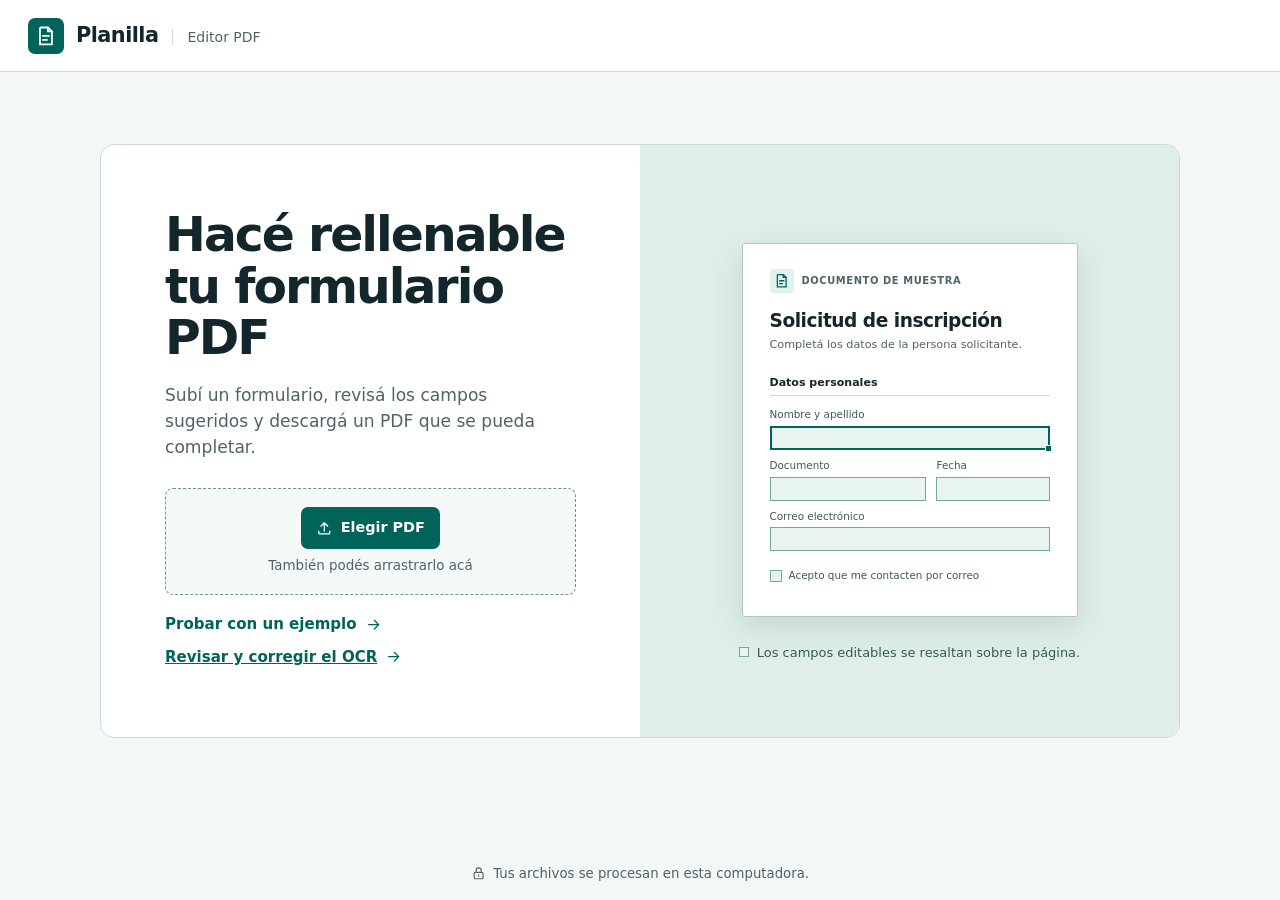
==== static/index.html @ bfe326dc "Initial Planilla PDF editor and OCR review" ====
<!doctype html>
<html lang="es">
<head>
  <meta charset="utf-8">
  <meta name="viewport" content="width=device-width, initial-scale=1">
  <title>Planilla · Editor de formularios PDF</title>
  <link rel="stylesheet" href="/static/styles.css">
  <script src="/static/app.js" defer></script>
</head>
<body>
  <svg class="symbols" xmlns="http://www.w3.org/2000/svg" aria-hidden="true">
    <symbol id="i-mark" viewBox="0 0 24 24"><path d="M7 3.5h7l4 4v13H6v-16a1 1 0 0 1 1-1Z"/><path d="M14 3.5v4h4M9 12h6m-6 4h4"/></symbol>
    <symbol id="i-upload" viewBox="0 0 24 24"><path d="M12 16V4m-5 5 5-5 5 5M4 16v3a1 1 0 0 0 1 1h14a1 1 0 0 0 1-1v-3"/></symbol>
    <symbol id="i-download" viewBox="0 0 24 24"><path d="M12 4v12m-5-5 5 5 5-5M4 16v3a1 1 0 0 0 1 1h14a1 1 0 0 0 1-1v-3"/></symbol>
    <symbol id="i-right" viewBox="0 0 24 24"><path d="M5 12h14m-6-6 6 6-6 6"/></symbol>
    <symbol id="i-prev" viewBox="0 0 24 24"><path d="m15 6-6 6 6 6"/></symbol>
    <symbol id="i-next" viewBox="0 0 24 24"><path d="m9 6 6 6-6 6"/></symbol>
    <symbol id="i-text" viewBox="0 0 24 24"><path d="M4 6V4h16v2m-8-2v16m-4 0h8"/></symbol>
    <symbol id="i-check" viewBox="0 0 24 24"><rect x="4" y="4" width="16" height="16" rx="2"/><path d="m8 12 3 3 5-6"/></symbol>
    <symbol id="i-plus" viewBox="0 0 24 24"><path d="M12 5v14M5 12h14"/></symbol>
    <symbol id="i-trash" viewBox="0 0 24 24"><path d="M4 7h16m-10 0V4h4v3M7 7l1 13h8l1-13m-7 4v5m4-5v5"/></symbol>
    <symbol id="i-lock" viewBox="0 0 24 24"><rect x="5" y="10" width="14" height="10" rx="2"/><path d="M8 10V7a4 4 0 1 1 8 0v3m-4 4v2"/></symbol>
    <symbol id="i-info" viewBox="0 0 24 24"><circle cx="12" cy="12" r="8.5"/><path d="M12 11v5m0-8v.1"/></symbol>
  </svg>
  <header class="topbar">
    <div class="brand">
      <span class="brand-icon"><svg class="icon"><use href="#i-mark"/></svg></span>
      <span>Planilla<span class="brand-caption">Editor PDF</span></span>
    </div>
    <div id="editor-actions" class="top-actions" hidden>
      <button class="button secondary" id="change-file" type="button">Cambiar PDF</button>
      <button class="button primary" id="export" type="button"><svg class="icon"><use href="#i-download"/></svg><span>Descargar PDF</span></button>
    </div>
  </header>
  <main>
    <input id="file-input" type="file" accept=".pdf,application/pdf" hidden>
    <div id="notice" class="notice" role="status" aria-live="polite" hidden></div>

    <section id="welcome" class="welcome" aria-labelledby="welcome-title">
      <div class="welcome-body">
        <h1 id="welcome-title">Hacé rellenable<br>tu formulario PDF</h1>
        <p class="intro">Subí un formulario, revisá los campos sugeridos y descargá un PDF que se pueda completar.</p>
        <div id="drop-zone" class="drop-zone">
          <button class="button primary" id="pick-file" type="button"><svg class="icon"><use href="#i-upload"/></svg> Elegir PDF</button>
          <span>También podés arrastrarlo acá</span>
        </div>
        <button class="text-button" id="demo" type="button">Probar con un ejemplo <svg class="icon"><use href="#i-right"/></svg></button>
        <p><a class="text-button" href="/static/ocr.html">Revisar y corregir el OCR <svg class="icon" aria-hidden="true"><use href="#i-right"/></svg></a></p>
      </div>
      <figure class="example">
        <div class="illustration" aria-hidden="true">
          <div class="sample-paper">
            <div class="sample-org"><span class="sample-emblem"><svg class="icon"><use href="#i-mark"/></svg></span><span>DOCUMENTO DE MUESTRA</span></div>
            <div class="sample-heading">Solicitud de inscripción</div>
            <div class="sample-description">Completá los datos de la persona solicitante.</div>
            <div class="sample-section">Datos personales</div>
            <div class="sample-label">Nombre y apellido</div>
            <div class="sample-field is-selected"><span></span></div>
            <div class="sample-row">
              <div><div class="sample-label">Documento</div><div class="sample-field"></div></div>
              <div><div class="sample-label">Fecha</div><div class="sample-field"></div></div>
            </div>
            <div class="sample-label">Correo electrónico</div>
            <div class="sample-field"></div>
            <div class="sample-check"><span></span> Acepto que me contacten por correo</div>
          </div>
        </div>
        <figcaption><span class="example-dot"></span> Los campos editables se resaltan sobre la página.</figcaption>
      </figure>
    </section>

    <section id="editor" class="editor" aria-label="Editar campos del PDF" hidden>
      <div class="editor-heading">
        <div class="document-title">
          <span class="document-icon"><svg class="icon"><use href="#i-mark"/></svg></span>
          <div><h1 id="filename" tabindex="-1"></h1><p id="document-summary"></p></div>
        </div>
        <nav class="pagination" aria-label="Páginas del PDF">
          <button class="button icon-button secondary" id="prev" type="button" aria-label="Página anterior"><svg class="icon"><use href="#i-prev"/></svg></button>
          <label for="page-picker" class="visually-hidden">Ir a la página</label>
          <select id="page-picker"></select>
          <button class="button icon-button secondary" id="next" type="button" aria-label="Página siguiente"><svg class="icon"><use href="#i-next"/></svg></button>
        </nav>
      </div>
      <div class="workspace">
        <div class="panel-section add-section">
          <h2>Agregar campo</h2>
          <div class="field-types" role="group" aria-label="Tipo de campo">
            <button class="button secondary" data-add="text" type="button" aria-pressed="false"><svg class="icon"><use href="#i-text"/></svg> Texto</button>
            <button class="button secondary" data-add="checkbox" type="button" aria-pressed="false"><svg class="icon"><use href="#i-check"/></svg> Casilla</button>
          </div>
        </div>
        <div class="preview">
          <p id="placement-hint" class="placement-hint" role="status" hidden></p>
          <div class="preview-sheet" id="sheet">
            <div id="overlay" class="overlay" role="group"></div>
          </div>
          <p id="preview-error" class="preview-error" role="alert" hidden>No se pudo mostrar esta página. Podés cambiar de página o volver a cargar el archivo.</p>
        </div>
        <aside class="field-panel" aria-label="Controles de campos">
          <div class="panel-section">
            <div class="section-title"><h2>Campos nuevos de esta página</h2><span id="page-count" class="count"></span></div>
            <div id="field-list" class="field-list"></div>
            <button id="toggle-existing" class="existing-toggle" type="button" aria-pressed="true" hidden>
              <span class="existing-swatch" aria-hidden="true"></span><span id="existing-count"></span>
            </button>
          </div>
          <div id="field-details" class="panel-section" hidden>
            <h2>Campo seleccionado</h2>
            <label for="field-name">Nombre</label>
            <input id="field-name" type="text" maxlength="100" autocomplete="off">
            <div class="position-inputs">
              <label for="field-x">Desde la izquierda<input id="field-x" data-metric="x" type="number" min="0" step="any"></label>
              <label for="field-y">Desde arriba<input id="field-y" data-metric="y" type="number" min="0" step="any"></label>
              <label for="field-width">Ancho<input id="field-width" data-metric="width" type="number" min="4" step="any"></label>
              <label for="field-height">Alto<input id="field-height" data-metric="height" type="number" min="4" step="any"></label>
            </div>
            <button class="text-button remove-button" id="delete-field" type="button"><svg class="icon"><use href="#i-trash"/></svg> Quitar campo</button>
          </div>
          <p class="field-tip"><svg class="icon"><use href="#i-info"/></svg><span>Arrastrá un campo nuevo para moverlo. También podés seleccionarlo y usar las flechas. Con Mayús se mueve más rápido.</span></p>
        </aside>
      </div>
    </section>
  </main>
  <footer class="footer"><svg class="icon"><use href="#i-lock"/></svg> Tus archivos se procesan en esta computadora.</footer>
</body>
</html>
---- static/styles.css ----
:root {
  color-scheme: light;
  --ink: #13262b;
  --muted: #4f6368;
  --accent: #00645a;
  --accent-hover: #004f47;
  --accent-tint: #e0f2ed;
  --line: #ccd9d6;
  --surface: #f3f7f6;
  --white: #fff;
  --danger: #8e2527;
  font: 16px/1.5 "Segoe UI", system-ui, sans-serif;
  color: var(--ink);
  background: var(--surface);
}

*, *::before, *::after { box-sizing: border-box; }
[hidden], .symbols { display: none !important; }
body { margin: 0; min-height: 100dvh; display: flex; flex-direction: column; }
main { flex: 1; }
button, input, select { font: inherit; }
button { cursor: pointer; }
button:disabled { cursor: default; opacity: .52; }
:focus-visible { outline: 3px solid #138579; outline-offset: 3px; }
.visually-hidden { position: absolute; width: 1px; height: 1px; padding: 0; overflow: hidden; clip-path: inset(50%); white-space: nowrap; }
h1, h2, p, figure { margin: 0; }
.icon { width: 1.15em; height: 1.15em; flex: none; stroke: currentColor; stroke-width: 1.8; stroke-linecap: round; stroke-linejoin: round; fill: none; }

.topbar {
  min-height: 72px;
  padding: 12px max(28px, calc((100vw - 1360px) / 2));
  display: flex;
  align-items: center;
  justify-content: space-between;
  gap: 16px;
  border-bottom: 1px solid var(--line);
  background: var(--white);
}
.brand, .top-actions { display: flex; align-items: center; gap: 12px; }
.brand { font-size: 1.3rem; font-weight: 700; white-space: nowrap; letter-spacing: -.025em; }
.brand-icon, .document-icon {
  display: grid;
  place-items: center;
  width: 36px;
  height: 36px;
  border-radius: 7px;
  flex: none;
  color: var(--white);
  background: var(--accent);
}
.brand-caption { margin-left: 14px; padding-left: 14px; border-left: 1px solid var(--line); font-size: .875rem; font-weight: 500; color: var(--muted); letter-spacing: 0; }

.button {
  display: inline-flex;
  justify-content: center;
  align-items: center;
  gap: 8px;
  border-radius: 7px;
  border: 1px solid transparent;
  min-height: 42px;
  padding: 8px 14px;
  font-size: .9rem;
  font-weight: 650;
}
.primary { color: var(--white); background: var(--accent); }
.primary:hover:not(:disabled) { background: var(--accent-hover); }
.secondary { color: var(--ink); background: var(--white); border-color: var(--line); }
.secondary:hover:not(:disabled), .secondary[aria-pressed="true"] { color: var(--accent-hover); background: var(--accent-tint); border-color: var(--accent); }
.icon-button { width: 42px; padding: 0; }
.text-button {
  display: inline-flex;
  align-items: center;
  gap: 8px;
  padding: 5px 0;
  color: var(--accent);
  font-size: .94rem;
  font-weight: 650;
  background: transparent;
  border: 0;
}
.text-button:hover:not(:disabled) { text-decoration: underline; text-underline-offset: 4px; }

.welcome {
  width: min(1080px, calc(100% - 56px));
  margin: clamp(34px, 8vh, 100px) auto 42px;
  display: grid;
  grid-template-columns: 1fr 1fr;
  align-items: stretch;
  background: var(--white);
  border: 1px solid var(--line);
  border-radius: 14px;
  overflow: hidden;
}
.welcome-body { padding: clamp(28px, 5vw, 68px); }
.welcome h1 { font-size: 3.05rem; font-weight: 700; line-height: 1.06; letter-spacing: -.04em; }
.intro { max-width: 35ch; margin-top: 19px; color: var(--muted); font-size: 1.07rem; }
.drop-zone {
  margin: 28px 0 13px;
  min-height: 107px;
  padding: 16px;
  display: flex;
  flex-direction: column;
  align-items: center;
  justify-content: center;
  gap: 7px;
  border: 1px dashed #71958d;
  border-radius: 8px;
  background: #f5faf8;
}
.drop-zone span { font-size: .84rem; color: var(--muted); }
.drop-zone.is-over { border-color: var(--accent); background: var(--accent-tint); }
.example { display: flex; flex-direction: column; justify-content: center; align-items: center; gap: 19px; padding: 34px 22px 26px; background: #dfeee9; }
.illustration { width: min(100%, 336px); padding: 15px 0 7px; }
.sample-paper { background: var(--white); padding: 25px 27px 32px; box-shadow: 0 10px 30px #28443a23; border: 1px solid #afc7bd; border-radius: 3px; }
.sample-org { display: flex; align-items: center; gap: 8px; margin-bottom: 14px; color: var(--muted); font-size: .62rem; font-weight: 700; letter-spacing: .06em; }
.sample-emblem { display: grid; place-items: center; width: 24px; height: 24px; border-radius: 4px; color: var(--accent); background: var(--accent-tint); font-size: .95rem; }
.sample-heading { font-size: 1.16rem; font-weight: 700; letter-spacing: -.025em; }
.sample-description { margin-top: 2px; color: var(--muted); font-size: .7rem; }
.sample-section { margin: 17px 0 11px; padding: 4px 0; border-bottom: 1px solid var(--line); font-size: .69rem; font-weight: 700; }
.sample-label { margin: 8px 0 3px; color: #3f5859; font-size: .65rem; }
.sample-field { position: relative; height: 24px; border: 1px solid #72a99c; background: #e7f4f0; }
.sample-field.is-selected { border: 2px solid var(--accent); }
.sample-field.is-selected span { position: absolute; bottom: -4px; right: -4px; width: 7px; height: 7px; border: 1px solid var(--white); background: var(--accent); }
.sample-row { display: grid; grid-template-columns: 1fr .72fr; gap: 10px; }
.sample-check { display: flex; align-items: center; gap: 7px; margin-top: 17px; color: #3f5859; font-size: .65rem; }
.sample-check span, .example-dot { display: inline-block; width: 12px; height: 12px; flex: none; border: 1px solid #72a99c; background: #e7f4f0; }
.example figcaption { display: flex; align-items: center; gap: 8px; color: #355b54; font-size: .81rem; }
.example-dot { width: 10px; height: 10px; }

.notice {
  width: min(1360px, calc(100% - 56px));
  margin: 16px auto 0;
  padding: 10px 14px;
  border-radius: 7px;
  background: var(--accent-tint);
  border: 1px solid #9dc3b7;
  color: #154f46;
  overflow-wrap: anywhere;
}
.notice[data-kind="error"] { color: var(--danger); border-color: #d8a8a9; background: #fceeee; }
.notice[data-kind="warning"] { color: #694616; border-color: #ddc59f; background: #fff5e5; }
.editor { width: min(1360px, calc(100% - 56px)); margin: 26px auto 24px; }
.editor-heading { display: flex; align-items: center; justify-content: space-between; flex-wrap: wrap; gap: 15px; margin-bottom: 15px; }
.document-title { min-width: 0; display: flex; align-items: center; gap: 12px; }
.document-icon { width: 42px; height: 42px; color: var(--accent); background: var(--accent-tint); }
.document-title h1 { overflow-wrap: anywhere; font-size: 1.25rem; font-weight: 700; line-height: 1.25; }
.document-title p { color: var(--muted); font-size: .84rem; margin-top: 3px; }
.pagination, .field-types { display: flex; align-items: center; gap: 8px; }
select, .panel-section input { color: var(--ink); background: var(--white); border: 1px solid var(--line); border-radius: 6px; min-height: 42px; padding: 7px 9px; font-size: .88rem; }
.workspace {
  display: grid;
  grid-template-columns: minmax(0, 1fr) 318px;
  grid-template-rows: auto 1fr;
  grid-template-areas: "preview add" "preview fields";
  border: 1px solid var(--line);
  border-radius: 10px;
  background: var(--white);
}
.add-section { grid-area: add; }
.preview {
  grid-area: preview;
  position: relative;
  display: flex;
  flex-direction: column;
  align-items: center;
  height: max(610px, calc(100dvh - 210px));
  padding: 24px;
  overflow: auto;
  border-right: 1px solid var(--line);
  border-radius: 10px 0 0 10px;
  background: #e1eae8;
}
.preview-sheet { position: relative; width: 100%; max-width: 820px; flex: none; background: var(--white); box-shadow: 0 5px 17px #213a3629; }
.preview-sheet img, .overlay { position: absolute; inset: 0; width: 100%; height: 100%; }
.preview-sheet img { display: block; pointer-events: none; }
.preview-sheet[data-loading] > * { visibility: hidden; }
.overlay.is-placing { cursor: crosshair; }
.overlay-field {
  position: absolute;
  display: block;
  min-width: 1px;
  min-height: 1px;
  padding: 0;
  border: 1px solid #126d60;
  background: #29977b38;
  color: #005144;
  touch-action: none;
  cursor: grab;
}
.overlay-field:hover, .overlay-field[aria-pressed="true"] { border: 2px solid var(--accent-hover); background: #29977b48; z-index: 1; }
.overlay-field:active { cursor: grabbing; }
.overlay-field:focus-visible { outline-offset: 2px; z-index: 2; }
.overlay-field .icon { display: block; width: 100%; height: 100%; }
.original-field {
  position: absolute;
  border: 1px dashed #5d3991;
  background: #8658c128;
  pointer-events: none;
}
.hide-original-fields .original-field { display: none; }
.resize-handle { position: absolute; right: -5px; bottom: -5px; width: 10px; height: 10px; background: var(--accent); border: 1px solid var(--white); cursor: nwse-resize; }
.overlay-field:not([aria-pressed="true"]) .resize-handle { display: none; }
.placement-hint { position: sticky; top: 0; z-index: 4; margin-bottom: 11px; padding: 6px 10px; border-radius: 5px; color: var(--white); background: var(--accent-hover); font-size: .84rem; }
.preview-error { max-width: 40ch; padding: 20px 0; color: var(--danger); }
.field-panel { grid-area: fields; min-width: 0; }
.panel-section { padding: 15px 18px; border-bottom: 1px solid var(--line); }
.panel-section h2 { margin-bottom: 9px; font-size: .94rem; font-weight: 700; }
.section-title { display: flex; justify-content: space-between; align-items: start; gap: 6px; }
.count { color: var(--muted); font-size: .82rem; font-variant-numeric: tabular-nums; }
.field-list { display: grid; gap: 4px; max-height: 235px; overflow: auto; padding: 3px; }
.field-list p { color: var(--muted); font-size: .86rem; }
.field-list button { display: flex; align-items: center; gap: 8px; width: 100%; padding: 6px 8px; border: 1px solid transparent; border-radius: 5px; text-align: left; font-size: .86rem; background: var(--surface); color: var(--ink); }
.field-list button:hover, .field-list button[aria-pressed="true"] { color: var(--accent-hover); background: var(--accent-tint); border-color: #77a99b; }
.field-list button span { overflow-wrap: anywhere; }
.existing-toggle {
  display: inline-flex;
  align-items: center;
  gap: 7px;
  min-height: 36px;
  margin-top: 8px;
  padding: 5px 8px;
  border: 1px solid var(--line);
  border-radius: 5px;
  color: #523481;
  background: var(--white);
  font-size: .84rem;
}
.existing-toggle[aria-pressed="true"], .existing-toggle:hover { background: #f2eaf9; border-color: #af96cc; }
.existing-swatch { width: 14px; height: 14px; flex: none; border: 1px dashed currentColor; }
.existing-toggle[aria-pressed="true"] .existing-swatch { background: #8658c128; }
.panel-section label { display: block; color: var(--muted); font-size: .8rem; }
.panel-section input { width: 100%; margin-top: 3px; min-height: 35px; }
.position-inputs { display: grid; grid-template-columns: 1fr 1fr; gap: 7px 9px; margin-top: 8px; }
.remove-button { margin-top: 7px; color: var(--danger); font-size: .84rem; }
.field-tip { display: flex; gap: 8px; padding: 13px 18px; color: var(--muted); font-size: .82rem; }
.field-tip .icon { margin-top: 2px; }
.footer { display: flex; justify-content: center; align-items: center; gap: 7px; padding: 16px 24px; color: var(--muted); text-align: center; font-size: .83rem; }

@media (max-width: 930px) {
  .welcome-body { padding: 34px; }
  .welcome h1 { font-size: 2.65rem; }
  .workspace { grid-template-columns: minmax(0, 1fr) 270px; }
  .preview { padding: 16px; }
}
@media (max-width: 680px) {
  .topbar { min-height: 63px; padding: 8px 12px; gap: 8px; }
  .brand, .top-actions { gap: 7px; }
  .brand { font-size: 1.06rem; }
  .brand-icon { width: 29px; height: 29px; }
  .brand-caption { display: none; }
  .top-actions .button { font-size: .77rem; padding-inline: 7px; min-height: 37px; }
  .top-actions .button .icon { display: none; }
  .welcome, .editor, .notice { width: calc(100% - 24px); }
  .welcome { margin-block: 24px 14px; grid-template-columns: 1fr; }
  .welcome-body { padding: 25px 21px; }
  .welcome h1 { font-size: 2.35rem; }
  .example { padding: 12px 18px 20px; }
  .illustration { max-width: 295px; }
  .editor { margin-top: 14px; }
  .workspace { grid-template-columns: 1fr; grid-template-rows: auto; grid-template-areas: "add" "preview" "fields"; }
  .add-section { display: flex; align-items: center; justify-content: space-between; flex-wrap: wrap; gap: 8px; padding: 10px 12px; }
  .add-section h2 { margin: 0; }
  .preview { height: auto; min-height: 0; border: 0; border-bottom: 1px solid var(--line); border-radius: 0; }
  .field-list { max-height: 160px; }
}
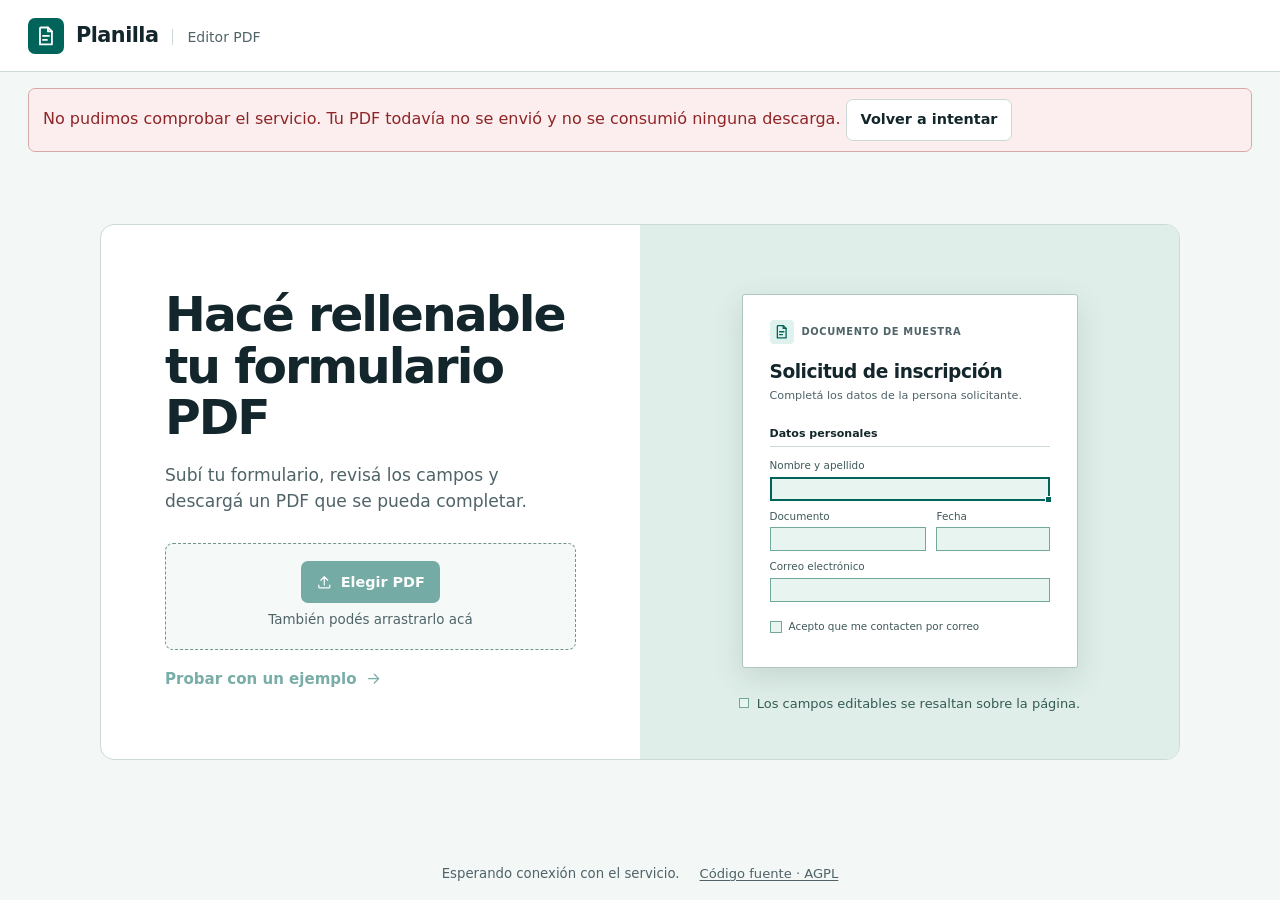
==== commit 1e8eae10: "feat: add guided checkout, recovery and service activity UI" ====
--- a/static/index.html
+++ b/static/index.html
@@ -5,6 +5,7 @@
   <meta name="viewport" content="width=device-width, initial-scale=1">
   <title>Planilla · Editor de formularios PDF</title>
   <link rel="stylesheet" href="/static/styles.css">
+  <script src="/static/checkout.js" defer></script>
   <script src="/static/app.js" defer></script>
 </head>
 <body>
@@ -28,6 +29,7 @@
       <span>Planilla<span class="brand-caption">Editor PDF</span></span>
     </div>
     <div id="editor-actions" class="top-actions" hidden>
+      <button class="button secondary" id="download-original" type="button" hidden>Original gratis</button>
       <button class="button secondary" id="change-file" type="button">Cambiar PDF</button>
       <button class="button primary" id="export" type="button"><svg class="icon"><use href="#i-download"/></svg><span>Descargar PDF</span></button>
     </div>
@@ -39,13 +41,14 @@
     <section id="welcome" class="welcome" aria-labelledby="welcome-title">
       <div class="welcome-body">
         <h1 id="welcome-title">Hacé rellenable<br>tu formulario PDF</h1>
-        <p class="intro">Subí un formulario, revisá los campos sugeridos y descargá un PDF que se pueda completar.</p>
+        <p class="intro">Subí tu formulario, revisá los campos y descargá un PDF que se pueda completar.</p>
+        <p id="service-offer" class="service-offer" hidden>Revisar es gratis. Tu primera conversión de hasta 2 páginas también. Después, ARS 2.990 por PDF de hasta 5 páginas.</p>
         <div id="drop-zone" class="drop-zone">
           <button class="button primary" id="pick-file" type="button"><svg class="icon"><use href="#i-upload"/></svg> Elegir PDF</button>
           <span>También podés arrastrarlo acá</span>
         </div>
         <button class="text-button" id="demo" type="button">Probar con un ejemplo <svg class="icon"><use href="#i-right"/></svg></button>
-        <p><a class="text-button" href="/static/ocr.html">Revisar y corregir el OCR <svg class="icon" aria-hidden="true"><use href="#i-right"/></svg></a></p>
+        <p id="local-ocr-link"><a class="text-button" href="/static/ocr.html">Revisar y corregir el OCR <svg class="icon" aria-hidden="true"><use href="#i-right"/></svg></a></p>
       </div>
       <figure class="example">
         <div class="illustration" aria-hidden="true">
@@ -122,6 +125,50 @@
       </div>
     </section>
   </main>
-  <footer class="footer"><svg class="icon"><use href="#i-lock"/></svg> Tus archivos se procesan en esta computadora.</footer>
+  <footer class="footer">
+    <span id="processing-place"><svg class="icon"><use href="#i-lock"/></svg> Tus archivos se procesan en esta computadora.</span>
+    <button id="open-recovery" class="text-button" type="button" hidden>Recuperar una descarga</button>
+    <a href="/source" class="source-link">Código fuente · AGPL</a>
+  </footer>
+  <dialog id="download-dialog" class="download-dialog" aria-labelledby="download-title">
+    <div class="dialog-heading"><h2 id="download-title">Preparando tu descarga</h2><button id="download-close" class="button secondary" type="button" aria-label="Cerrar opciones de descarga">Cerrar</button></div>
+    <div id="download-status" class="dialog-status" role="status" aria-live="polite"></div>
+    <p id="download-detail" class="dialog-detail"></p>
+    <p id="download-price" class="download-price" hidden></p>
+    <form id="download-email-form" class="download-form" hidden>
+      <label for="download-email">Tu correo electrónico</label>
+      <input id="download-email" type="email" maxlength="254" autocomplete="email" required placeholder="nombre@correo.com">
+      <button id="download-email-button" class="button primary" type="submit">Enviar enlace para confirmar</button>
+    </form>
+    <div class="download-actions">
+      <button id="download-free" class="button primary" type="button" hidden>Descargar gratis</button>
+      <button id="download-pay" class="button primary" type="button" hidden>Pagar con Mercado Pago</button>
+      <button id="download-file" class="button primary" type="button" hidden>Descargar PDF</button>
+      <button id="download-retry" class="button secondary" type="button" hidden>Comprobar estado y reintentar</button>
+    </div>
+    <p id="download-success" class="download-success" hidden>Guardá la copia en tu equipo. También podés recuperarla con el enlace de tu correo.</p>
+    <button id="download-edit" class="text-button" type="button">Volver al editor para corregir</button>
+    <form id="download-claim-form" class="claim-form" hidden>
+      <h3>¿El resultado no te sirvió?</h3>
+      <label for="download-claim-reason">Contanos qué salió mal para revisar tu pedido</label>
+      <textarea id="download-claim-reason" rows="3" minlength="10" maxlength="1000" required></textarea>
+      <button id="download-claim-button" class="button secondary" type="submit">Pedir revisión y devolución</button>
+    </form>
+    <a id="download-contact" class="dialog-contact" hidden>Necesito ayuda con mi descarga</a>
+  </dialog>
+  <dialog id="recovery-dialog" class="download-dialog" aria-labelledby="recovery-title">
+    <div class="dialog-heading"><h2 id="recovery-title">Recuperá tu descarga</h2><button id="recovery-close" class="button secondary" type="button">Cerrar</button></div>
+    <p id="recovery-status" class="dialog-detail" role="status" aria-live="polite"></p>
+    <section id="recovery-jobs" class="recovery-jobs" aria-labelledby="recovery-jobs-title" hidden>
+      <h3 id="recovery-jobs-title">Tus trabajos disponibles</h3>
+      <ul id="recovery-job-list"></ul>
+    </section>
+    <button id="recovery-other" class="text-button" type="button" hidden>Buscar con otro correo</button>
+    <form id="recovery-form" class="download-form">
+      <label for="recovery-email">Correo de tu compra o descarga gratis</label>
+      <input id="recovery-email" type="email" maxlength="254" autocomplete="email" required>
+      <button id="recovery-send" class="button primary" type="submit">Enviar enlace de recuperación</button>
+    </form>
+  </dialog>
 </body>
 </html>
--- a/static/styles.css
+++ b/static/styles.css
@@ -263,3 +263,38 @@
   .preview { height: auto; min-height: 0; border: 0; border-bottom: 1px solid var(--line); border-radius: 0; }
   .field-list { max-height: 160px; }
 }
+
+.service-offer { margin-top: 14px; color: var(--accent-hover); max-width: 42ch; font-size: .88rem; }
+.footer { flex-wrap: wrap; gap: 6px 20px; }
+.footer > span { display: inline-flex; align-items: center; gap: 7px; }
+.footer .text-button, .source-link { font-size: .82rem; }
+.source-link { color: var(--muted); text-underline-offset: .18em; }
+.download-dialog { width: min(560px, calc(100% - 24px)); max-height: calc(100dvh - 32px); overflow-y: auto; border: 1px solid var(--line); border-radius: 12px; color: var(--ink); background: var(--white); padding: 24px; }
+.download-dialog::backdrop { background: #13262bb0; }
+.dialog-heading { display: flex; justify-content: space-between; align-items: flex-start; gap: 15px; margin-bottom: 18px; }
+.dialog-heading h2 { font-size: 1.4rem; line-height: 1.2; font-weight: 700; margin: 0; }
+.dialog-heading .button { min-height: 32px; padding: 4px 9px; font-size: .8rem; }
+.dialog-status { padding: 11px 13px; background: var(--accent-tint); border: 1px solid #9dc3b7; border-radius: 7px; color: #154f46; font-size: .94rem; }
+.dialog-status[data-kind="error"] { color: var(--danger); background: #fceeee; border-color: #d8a8a9; }
+.dialog-status[data-kind="warning"] { color: #694616; background: #fff5e5; border-color: #ddc59f; }
+.dialog-detail { margin: 13px 0 17px; color: var(--muted); font-size: .9rem; }
+.download-price { margin: 17px 0; font-size: 1.1rem; font-weight: 700; }
+.download-form { display: grid; gap: 9px; margin-block: 18px; }
+.download-form label, .claim-form label { font-size: .87rem; font-weight: 600; }
+.download-form input, .claim-form textarea { display: block; width: 100%; min-height: 43px; padding: 9px 11px; border: 1px solid #9cb2ad; border-radius: 6px; color: var(--ink); background: var(--white); font: inherit; }
+.download-actions { display: flex; flex-wrap: wrap; gap: 9px; margin: 16px 0 9px; }
+.download-actions .primary { flex: 1 1 220px; }
+.download-success { margin: 10px 0; color: #154f46; font-size: .86rem; }
+.claim-form { display: grid; gap: 9px; margin-top: 20px; padding-top: 18px; border-top: 1px solid var(--line); }
+.claim-form h3 { margin: 0; font-size: 1rem; }
+.claim-form textarea { resize: vertical; min-height: 90px; }
+.dialog-contact { display: inline-block; color: var(--accent); margin-top: 17px; font-size: .88rem; text-underline-offset: .2em; }
+.recovery-jobs h3 { margin: 0 0 9px; font-size: 1rem; }
+.recovery-jobs ul { list-style: none; margin: 0 0 15px; padding: 0; max-height: 330px; overflow: auto; }
+.recovery-jobs li { border-top: 1px solid var(--line); }
+.recovery-jobs a { display: grid; gap: 3px; padding: 12px 2px; color: var(--accent); text-decoration: none; }
+.recovery-jobs a:hover span { text-decoration: underline; }
+.recovery-jobs small { color: var(--muted); font-size: .82rem; }
+@media(max-width:680px){.download-dialog{padding:18px}.dialog-heading h2{font-size:1.2rem}.download-actions .button{width:100%}.footer{padding-inline:14px}.service-offer{max-width:100%}}
+@media(max-width:680px){.topbar{flex-wrap:wrap}.top-actions{flex:1 1 auto;justify-content:flex-end;flex-wrap:wrap}}
+@media(prefers-reduced-motion:reduce){*{scroll-behavior:auto!important}}
